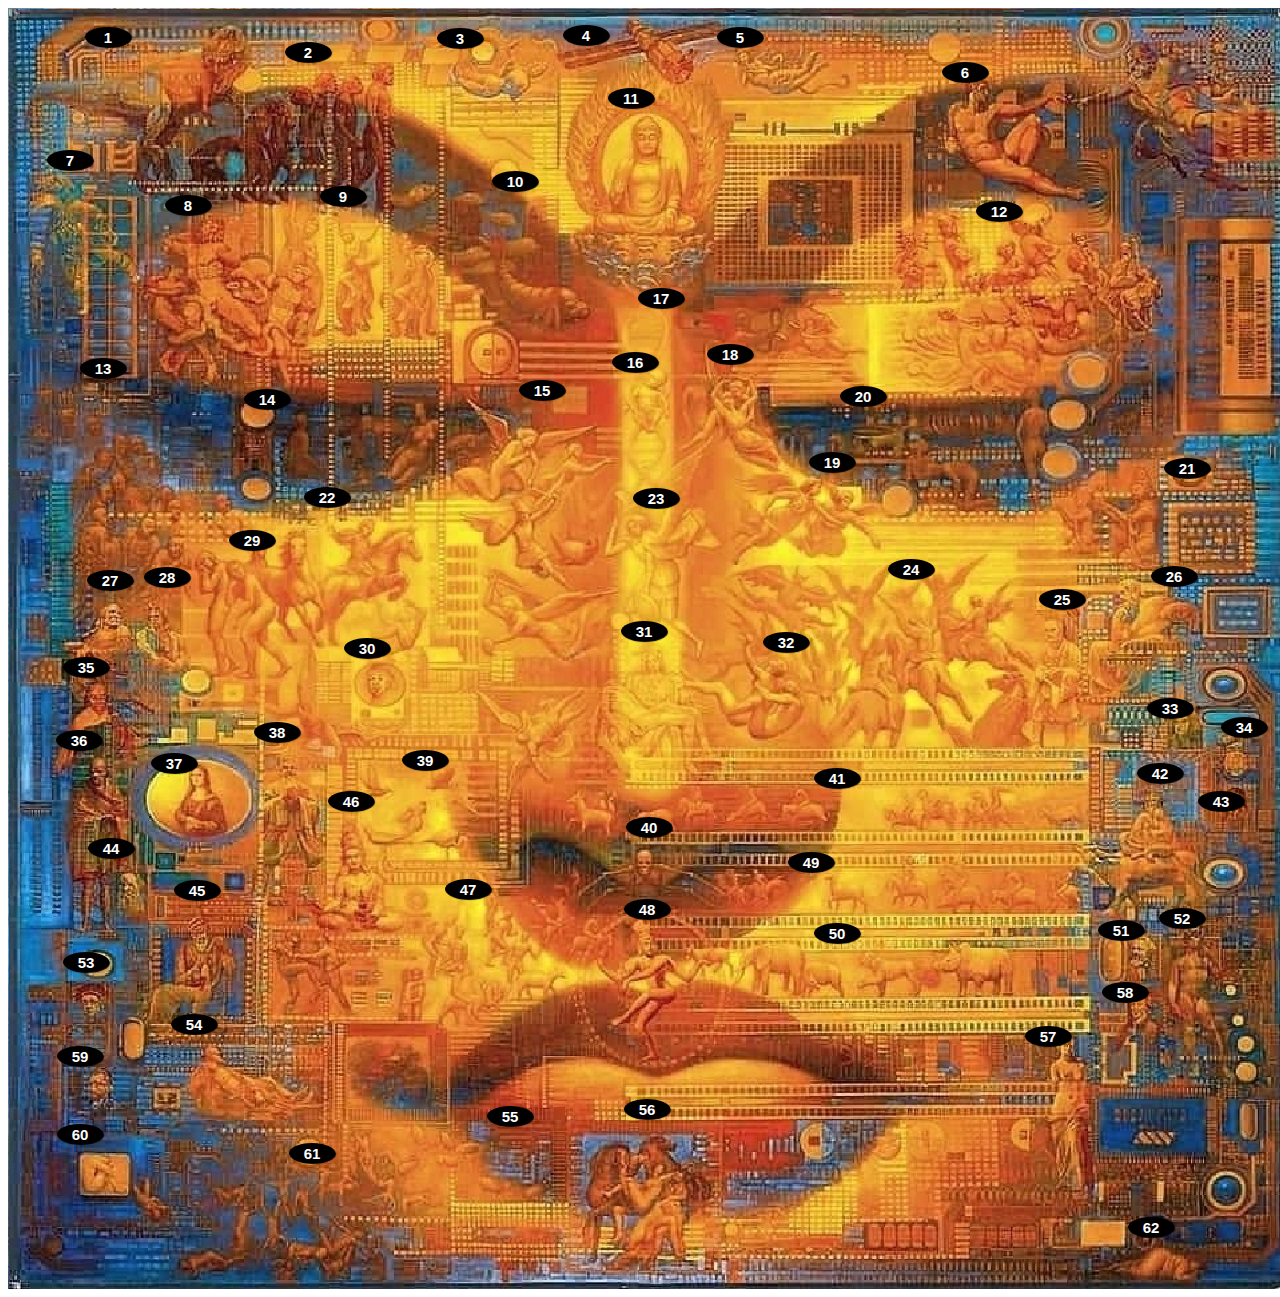
==== index.html @ a4f1e996 "fix" ====
<!DOCTYPE html>
<html lang="en">
<head>
    <meta name="HandheldFriendly" content="True">
    <meta name="MobileOptimized" content="320">
    <meta name="viewport" content="width=device-width, target-densitydpi=160dpi, initial-scale=1">
    <script src="ios-orientationchange-fix.min.js"></script>
    <style>
        body {
            font-family: Helvetica, Arial, sans-serif;
        }

        h1 {
            font-size: 20px;
        }

        img[usemap] {
            border: none;
            height: auto;
            max-width: 100%;
            width: auto;
        }

        div.all-image::before {
            content: url('source.jpg');
            top: 0;
            left: 0;
        }

        div.all-image {
            top: 0;
            left: 0;
            height: 1281px;
            weight: 100%;
        }

        .badge {
            /*background: radial-gradient( 5px -9px, circle, white 8%, red 26px );*/
            background-color: black;
            border-radius: 50%;
            width: 40px;
            height: 40px;
            /*border: 2px solid white;*/
            /*border-radius: 12px; !* one half of ( (border * 2) + height + padding ) *!*/
            box-shadow: 1px 1px 1px black;
            color: white;
            font: bold 15px/13px Helvetica, Verdana, Tahoma;
            height: 16px;
            min-width: 14px;
            padding: 4px 3px 0 3px;
            text-align: center;

        }

        .hint {

        }

    </style>
</head>
<body>
<div class="all-image"></div>
<!--<div id="tag" class="badge">12</div>-->

<script src="jquery.min.js"></script>
<script>

    var json = [];
    $(document).ready(function () {
        $.ajaxSetup({
            async: false
        });

        $.getJSON('content.json', function (rs) {
            json = rs;
        });
        console.log(json);
        $.each(json, function () {
            var obj = this;
            var elm = $('all-image');
            var $newdiv1 = $("<div class='badge' id='badge-" + obj.alt + "'>" + obj.alt + "</div>");
            $($newdiv1).css({
                "top": obj.y,
                "left": obj.x - 5,
                "position": "absolute"
            });
            $('.all-image').append($newdiv1);
        });
    });
    function mousemove(event) {
        // console.log("pageX: ", event.pageX,
        //     "pageY: ", event.pageY,
        //     "clientX: ", event.clientX,
        //     "clientY:", event.clientY)

        var elm = $('.all-image');
        var xPos = event.pageX - elm.offset().left;
        var yPos = event.pageY - elm.offset().top;

        // console.log("xPos: ", xPos, "yPos: ", yPos);
        show(xPos, yPos);
    }

    window.addEventListener('mousemove', mousemove);





    $('.all-image').click(function (e) {
        console.log(e);
        var elm = $(this);
        var xPos = e.pageX - elm.offset().left;
        var yPos = e.pageY - elm.offset().top;
        // console.log(xPos, yPos);
        show(xPos, yPos);
    });

    function show(xPos, yPos) {
        $.each(json, function () {
            var obj = this;
            var rX = xPos - obj.x;
            var rY = yPos - obj.y;
            if (rX <= 15 && rX >= -15) {
                // console.log(obj.x);
                if (rY <= 15 && rY >= -15) {
                    console.log("xPos:", xPos, " obj.x:", obj.x, "rX=", rX, "yPos:", yPos, " obj.x:", obj.y + "rY=", rY)
                    var $newdiv1 = $("<div class='badge' id='badge-" + obj.alt + "'>" + obj.alt + "</div>");
                    $($newdiv1).css({
                        "top": obj.y,
                        "left": obj.x - 5,
                        "position": "absolute"
                    });
                    $('.badge').remove();
                    $('#badge-' + obj.alt + '').remove();
                    $('.all-image').append($newdiv1);
                }

            }

        });
    }
</script>
</body>
</html>
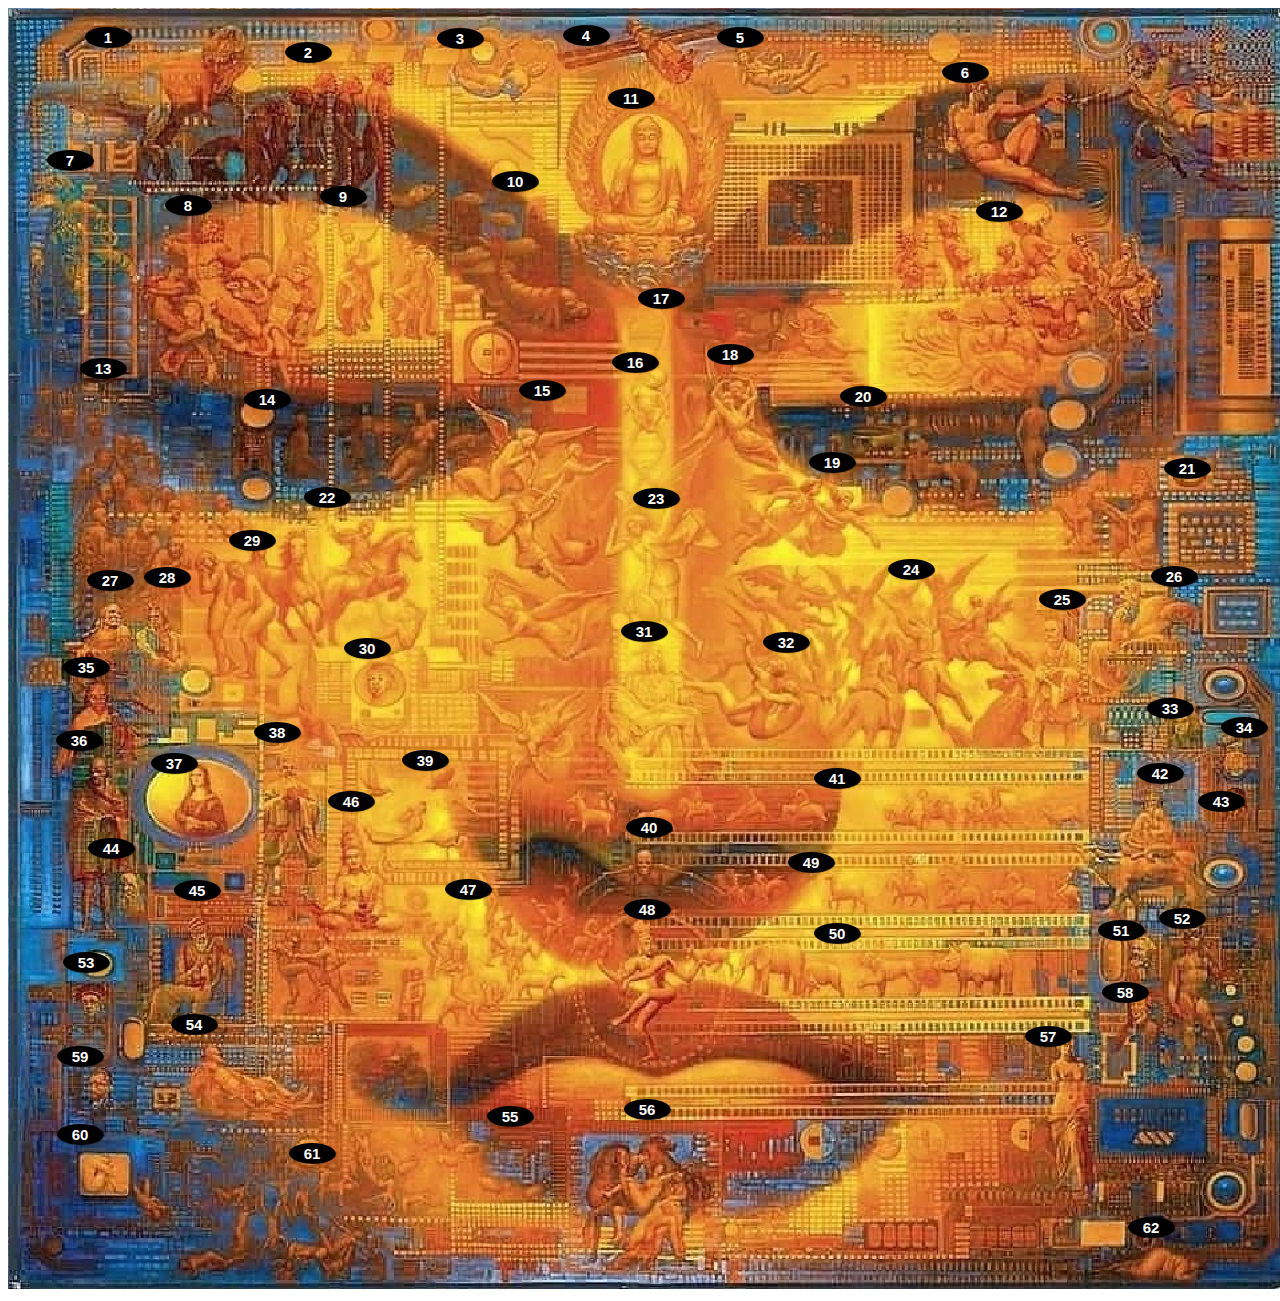
==== commit dabe920c: "fix" ====
--- a/index.html
+++ b/index.html
@@ -23,15 +23,13 @@
 
         div.all-image::before {
             content: url('source.jpg');
-            top: 0;
-            left: 0;
         }
 
         div.all-image {
             top: 0;
             left: 0;
-            height: 1281px;
-            weight: 100%;
+            max-width: 100%;
+            /*height: 1281px;*/
         }
 
         .badge {
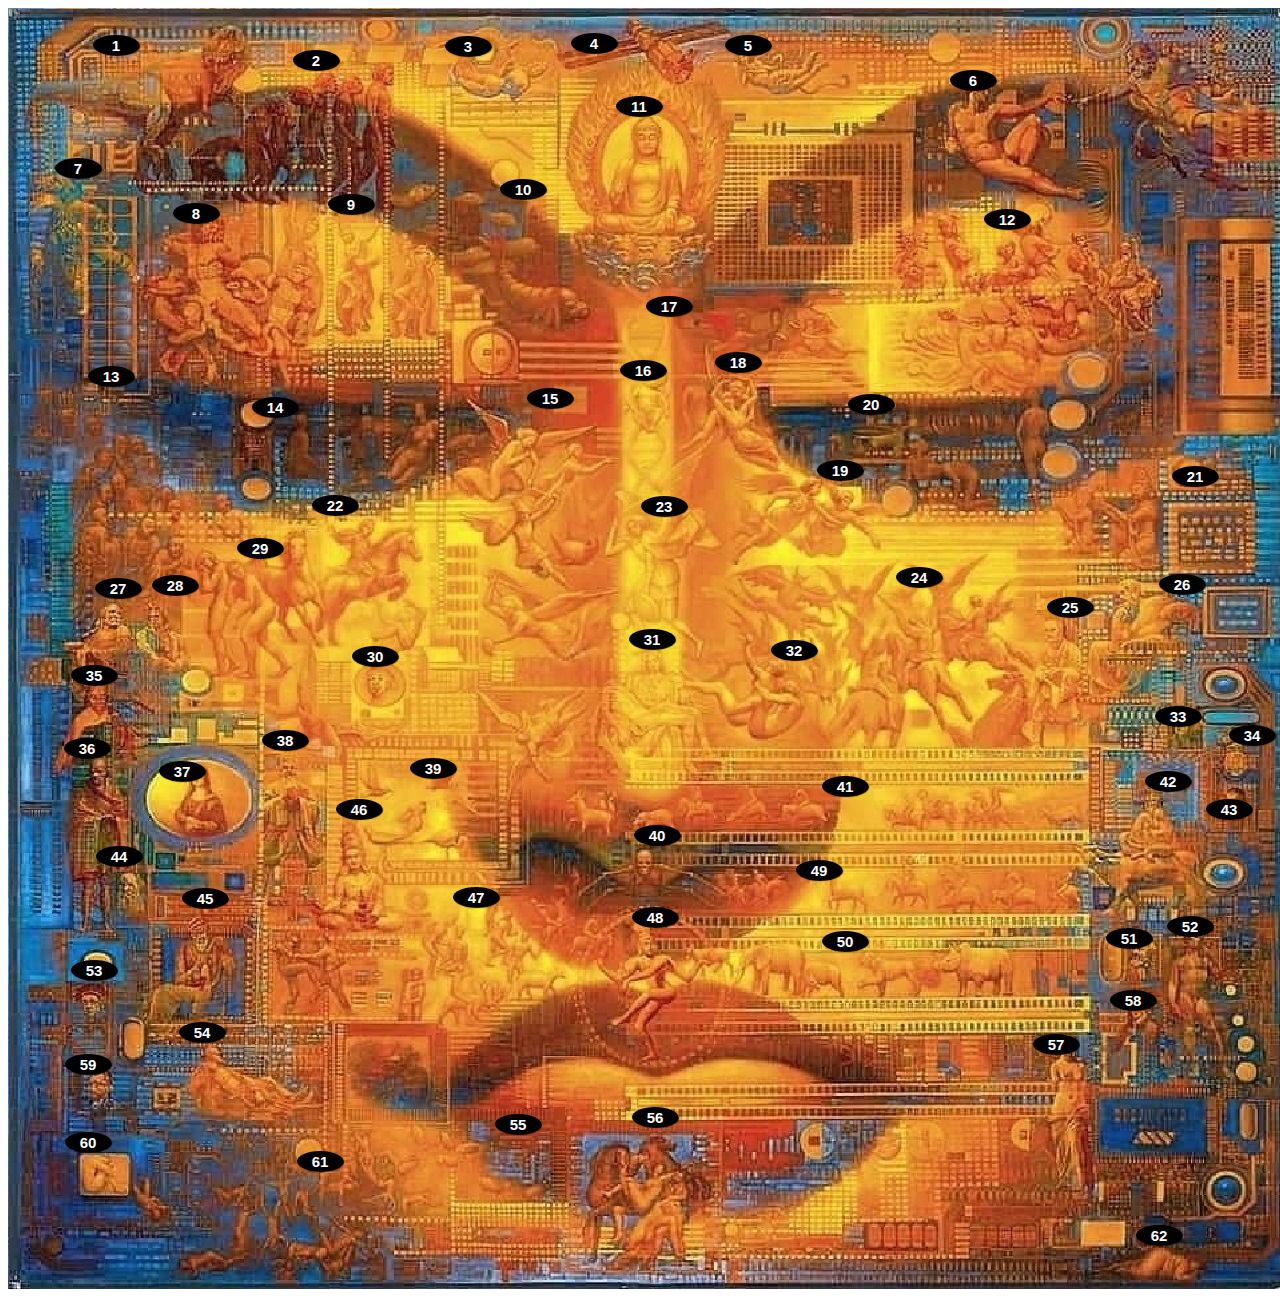
==== commit 394727d4: "fix" ====
--- a/index.html
+++ b/index.html
@@ -6,30 +6,19 @@
     <meta name="viewport" content="width=device-width, target-densitydpi=160dpi, initial-scale=1">
     <script src="ios-orientationchange-fix.min.js"></script>
     <style>
-        body {
-            font-family: Helvetica, Arial, sans-serif;
+        .all-image::before {
+            content: url('source.jpg');
+            /*display: inline-block;*/
+            /*width: 100%;*/
+            /*width: fit-content;*/
+            /*block-size: fit-content;*/
         }
 
-        h1 {
-            font-size: 20px;
-        }
-
-        img[usemap] {
-            border: none;
-            height: auto;
-            max-width: 100%;
-            width: auto;
-        }
-
-        div.all-image::before {
-            content: url('source.jpg');
-        }
-
-        div.all-image {
-            top: 0;
-            left: 0;
-            max-width: 100%;
-            /*height: 1281px;*/
+        .all-image {
+            /*background-image: url('source.jpg');*/
+            width: 100%;
+            display: flex;
+            position: relative
         }
 
         .badge {
@@ -58,8 +47,6 @@
 </head>
 <body>
 <div class="all-image"></div>
-<!--<div id="tag" class="badge">12</div>-->
-
 <script src="jquery.min.js"></script>
 <script>
 
@@ -75,8 +62,9 @@
         console.log(json);
         $.each(json, function () {
             var obj = this;
-            var elm = $('all-image');
+            var elm = $('.all-image');
             var $newdiv1 = $("<div class='badge' id='badge-" + obj.alt + "'>" + obj.alt + "</div>");
+            console.log(elm.offset());
             $($newdiv1).css({
                 "top": obj.y,
                 "left": obj.x - 5,
@@ -85,6 +73,7 @@
             $('.all-image').append($newdiv1);
         });
     });
+
     function mousemove(event) {
         // console.log("pageX: ", event.pageX,
         //     "pageY: ", event.pageY,
@@ -100,9 +89,6 @@
     }
 
     window.addEventListener('mousemove', mousemove);
-
-
-
 
 
     $('.all-image').click(function (e) {
@@ -131,7 +117,7 @@
                     });
                     $('.badge').remove();
                     $('#badge-' + obj.alt + '').remove();
-                    $('.all-image').append($newdiv1);
+                    // $('.all-image').append($newdiv1);
                 }
 
             }
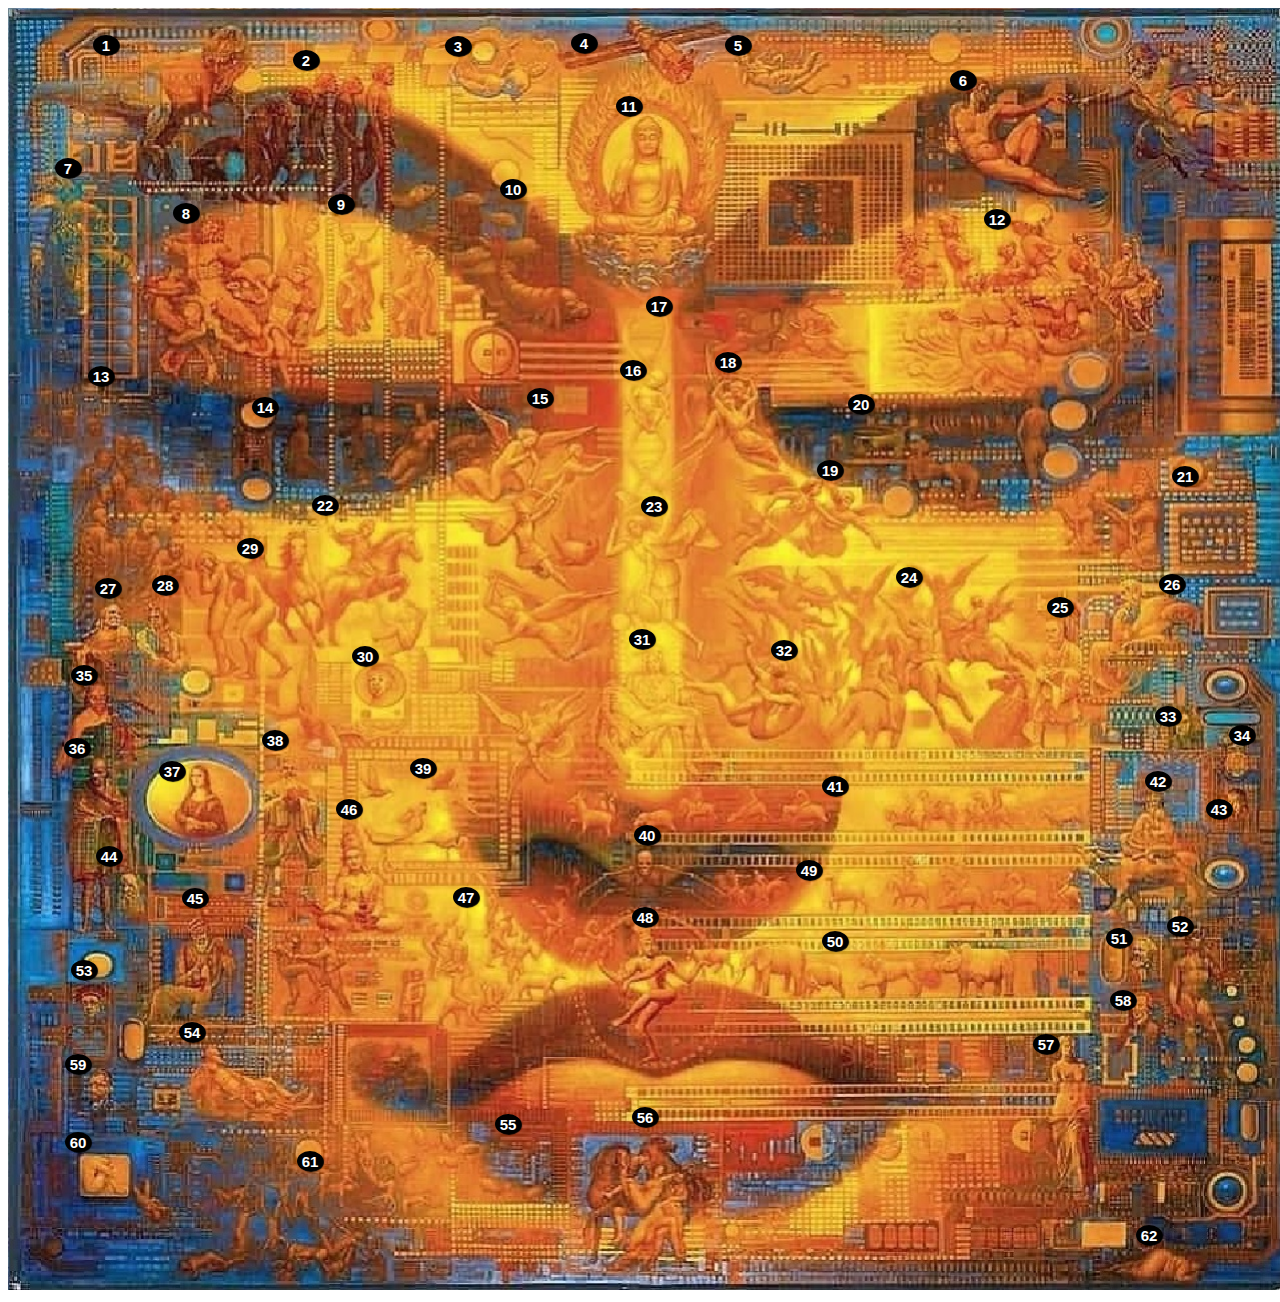
==== commit c0435343: "sample test" ====
--- a/index.html
+++ b/index.html
@@ -5,48 +5,12 @@
     <meta name="MobileOptimized" content="320">
     <meta name="viewport" content="width=device-width, target-densitydpi=160dpi, initial-scale=1">
     <script src="ios-orientationchange-fix.min.js"></script>
-    <style>
-        .all-image::before {
-            content: url('source.jpg');
-            /*display: inline-block;*/
-            /*width: 100%;*/
-            /*width: fit-content;*/
-            /*block-size: fit-content;*/
-        }
-
-        .all-image {
-            /*background-image: url('source.jpg');*/
-            width: 100%;
-            display: flex;
-            position: relative
-        }
-
-        .badge {
-            /*background: radial-gradient( 5px -9px, circle, white 8%, red 26px );*/
-            background-color: black;
-            border-radius: 50%;
-            width: 40px;
-            height: 40px;
-            /*border: 2px solid white;*/
-            /*border-radius: 12px; !* one half of ( (border * 2) + height + padding ) *!*/
-            box-shadow: 1px 1px 1px black;
-            color: white;
-            font: bold 15px/13px Helvetica, Verdana, Tahoma;
-            height: 16px;
-            min-width: 14px;
-            padding: 4px 3px 0 3px;
-            text-align: center;
-
-        }
-
-        .hint {
-
-        }
-
-    </style>
+    <link rel="stylesheet" href="style.css">
 </head>
 <body>
-<div class="all-image"></div>
+<div class="main">
+    <img src="source.jpg"/>
+</div>
 <script src="jquery.min.js"></script>
 <script>
 
@@ -62,7 +26,7 @@
         console.log(json);
         $.each(json, function () {
             var obj = this;
-            var elm = $('.all-image');
+            var elm = $('.main');
             var $newdiv1 = $("<div class='badge' id='badge-" + obj.alt + "'>" + obj.alt + "</div>");
             console.log(elm.offset());
             $($newdiv1).css({
@@ -70,7 +34,7 @@
                 "left": obj.x - 5,
                 "position": "absolute"
             });
-            $('.all-image').append($newdiv1);
+            $('.main').append($newdiv1);
         });
     });
 
@@ -80,7 +44,7 @@
         //     "clientX: ", event.clientX,
         //     "clientY:", event.clientY)
 
-        var elm = $('.all-image');
+        var elm = $('.main');
         var xPos = event.pageX - elm.offset().left;
         var yPos = event.pageY - elm.offset().top;
 
@@ -91,7 +55,7 @@
     window.addEventListener('mousemove', mousemove);
 
 
-    $('.all-image').click(function (e) {
+    $('.main').click(function (e) {
         console.log(e);
         var elm = $(this);
         var xPos = e.pageX - elm.offset().left;
@@ -117,7 +81,7 @@
                     });
                     $('.badge').remove();
                     $('#badge-' + obj.alt + '').remove();
-                    // $('.all-image').append($newdiv1);
+                    // $('.main').append($newdiv1);
                 }
 
             }
--- a/style.css
+++ b/style.css
@@ -0,0 +1,31 @@
+.main {
+    width: 100vw;
+    height: auto;
+    position: relative;
+}
+
+.main img{
+    width: 100vw;
+}
+
+.badge {
+    /*background: radial-gradient( 5px -9px, circle, white 8%, red 26px );*/
+    background-color: black;
+    border-radius: 50%;
+    width: 20px;
+    height: 40px;
+    /*border: 2px solid white;*/
+    /*border-radius: 12px; !* one half of ( (border * 2) + height + padding ) *!*/
+    box-shadow: 1px 1px 1px black;
+    color: white;
+    font: bold 15px/13px Helvetica, Verdana, Tahoma;
+    height: 16px;
+    min-width: 14px;
+    padding: 4px 3px 0 3px;
+    text-align: center;
+    position: absolute;
+}
+
+.hint {
+
+}
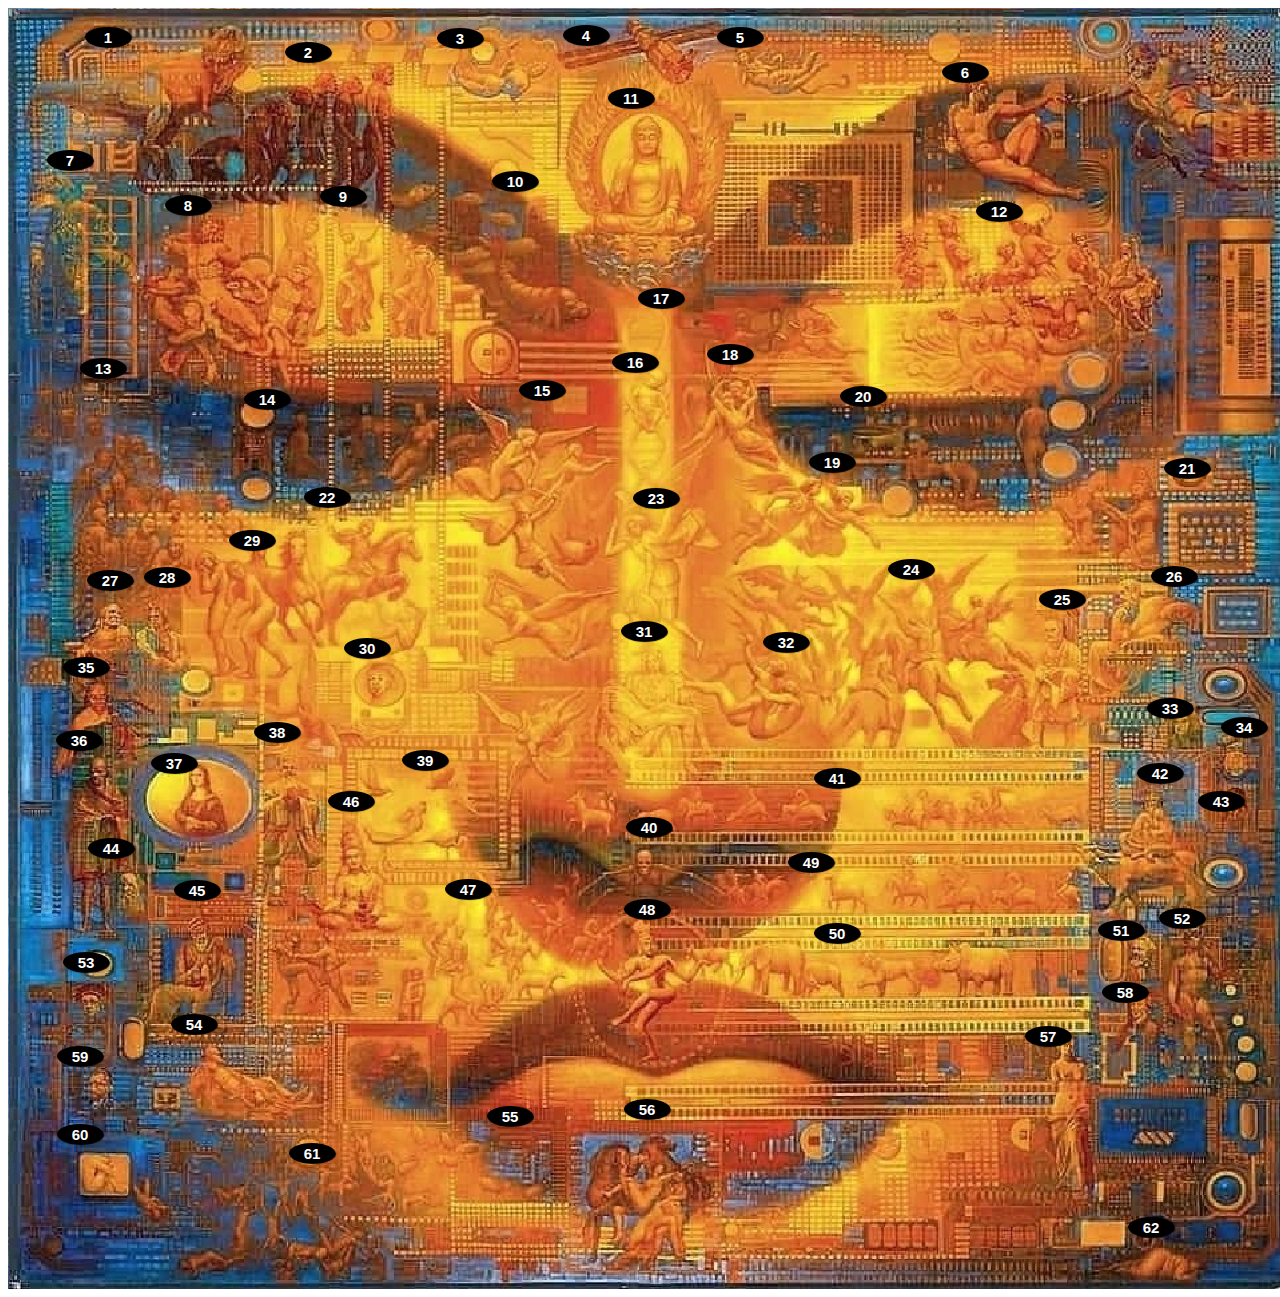
==== commit a30d07e7: "commit bard suggestion" ====
--- a/index.html
+++ b/index.html
@@ -5,12 +5,63 @@
     <meta name="MobileOptimized" content="320">
     <meta name="viewport" content="width=device-width, target-densitydpi=160dpi, initial-scale=1">
     <script src="ios-orientationchange-fix.min.js"></script>
-    <link rel="stylesheet" href="style.css">
+    <style>
+        body {
+            font-family: Helvetica, Arial, sans-serif;
+        }
+
+        h1 {
+            font-size: 20px;
+        }
+
+        img[usemap] {
+            border: none;
+            height: auto;
+            max-width: 100%;
+            width: auto;
+        }
+
+        div.all-image::before {
+            content: url('source.jpg');
+            top: 0;
+            left: 0;
+        }
+
+        div.all-image {
+            top: 0;
+            left: 0;
+            height: 1281px;
+            weight: 100%;
+        }
+
+        .badge {
+            /*background: radial-gradient( 5px -9px, circle, white 8%, red 26px );*/
+            background-color: black;
+            border-radius: 50%;
+            width: 40px;
+            height: 40px;
+            /*border: 2px solid white;*/
+            /*border-radius: 12px; !* one half of ( (border * 2) + height + padding ) *!*/
+            box-shadow: 1px 1px 1px black;
+            color: white;
+            font: bold 15px/13px Helvetica, Verdana, Tahoma;
+            height: 16px;
+            min-width: 14px;
+            padding: 4px 3px 0 3px;
+            text-align: center;
+
+        }
+
+        .hint {
+
+        }
+
+    </style>
 </head>
 <body>
-<div class="main">
-    <img src="source.jpg"/>
-</div>
+<div class="all-image"></div>
+<!--<div id="tag" class="badge">12</div>-->
+
 <script src="jquery.min.js"></script>
 <script>
 
@@ -26,25 +77,23 @@
         console.log(json);
         $.each(json, function () {
             var obj = this;
-            var elm = $('.main');
+            var elm = $('all-image');
             var $newdiv1 = $("<div class='badge' id='badge-" + obj.alt + "'>" + obj.alt + "</div>");
-            console.log(elm.offset());
             $($newdiv1).css({
                 "top": obj.y,
                 "left": obj.x - 5,
                 "position": "absolute"
             });
-            $('.main').append($newdiv1);
+            $('.all-image').append($newdiv1);
         });
     });
+    function mousemove(event) {
+        console.log("pageX: ", event.pageX,
+            "pageY: ", event.pageY,
+            "clientX: ", event.clientX,
+            "clientY:", event.clientY)
 
-    function mousemove(event) {
-        // console.log("pageX: ", event.pageX,
-        //     "pageY: ", event.pageY,
-        //     "clientX: ", event.clientX,
-        //     "clientY:", event.clientY)
-
-        var elm = $('.main');
+        var elm = $('.all-image');
         var xPos = event.pageX - elm.offset().left;
         var yPos = event.pageY - elm.offset().top;
 
@@ -55,7 +104,10 @@
     window.addEventListener('mousemove', mousemove);
 
 
-    $('.main').click(function (e) {
+
+
+
+    $('.all-image').click(function (e) {
         console.log(e);
         var elm = $(this);
         var xPos = e.pageX - elm.offset().left;
@@ -81,7 +133,7 @@
                     });
                     $('.badge').remove();
                     $('#badge-' + obj.alt + '').remove();
-                    // $('.main').append($newdiv1);
+                    $('.all-image').append($newdiv1);
                 }
 
             }
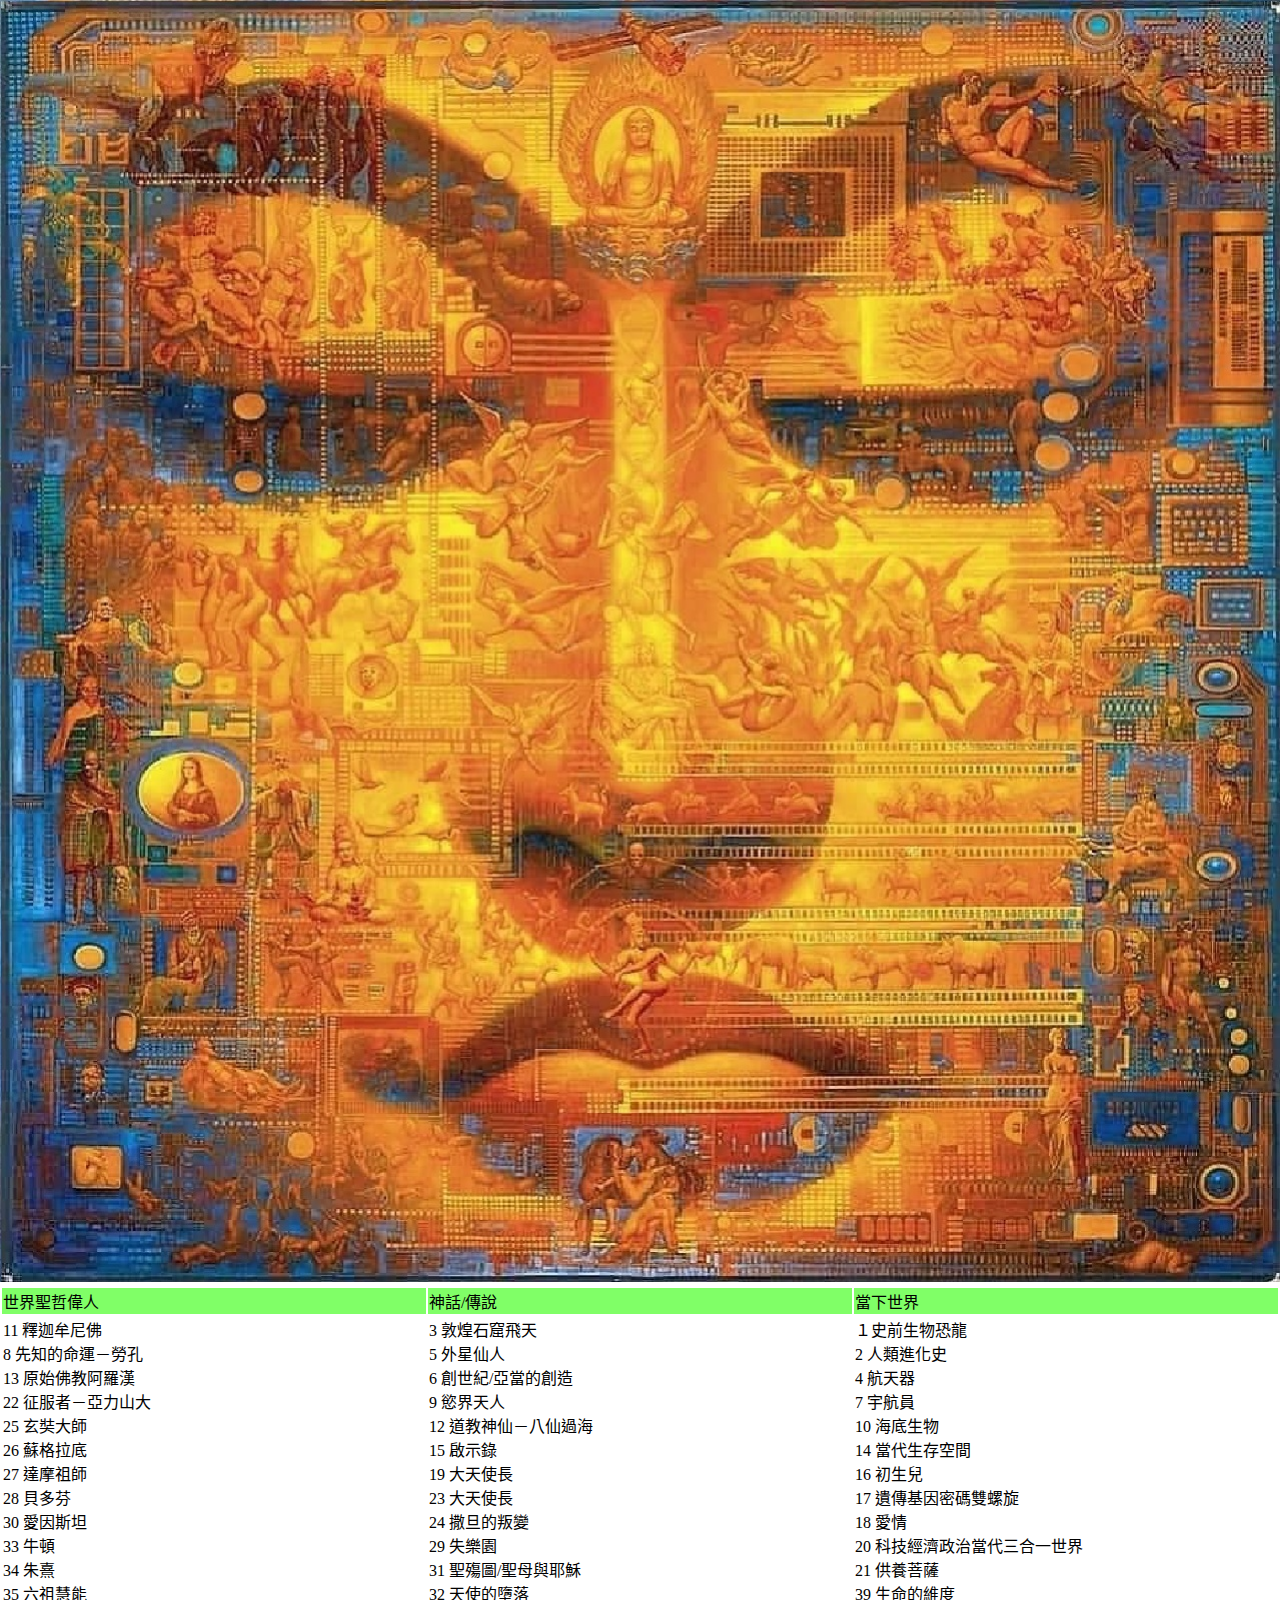
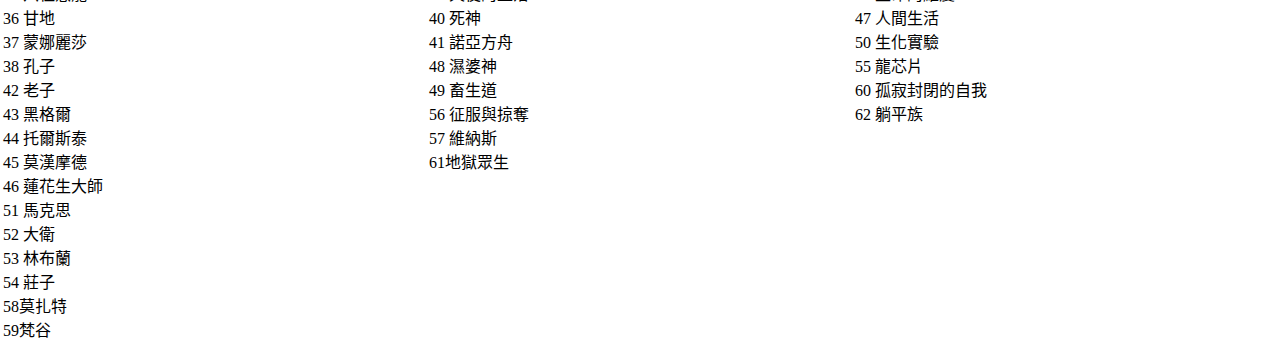
==== commit 2d1ceed5: "change for rwd" ====
--- a/index.html
+++ b/index.html
@@ -1,145 +1,211 @@
-<!DOCTYPE html>
-<html lang="en">
-<head>
-    <meta name="HandheldFriendly" content="True">
-    <meta name="MobileOptimized" content="320">
-    <meta name="viewport" content="width=device-width, target-densitydpi=160dpi, initial-scale=1">
-    <script src="ios-orientationchange-fix.min.js"></script>
-    <style>
-        body {
-            font-family: Helvetica, Arial, sans-serif;
-        }
-
-        h1 {
-            font-size: 20px;
-        }
-
-        img[usemap] {
-            border: none;
-            height: auto;
-            max-width: 100%;
-            width: auto;
-        }
-
-        div.all-image::before {
-            content: url('source.jpg');
-            top: 0;
-            left: 0;
-        }
-
-        div.all-image {
-            top: 0;
-            left: 0;
-            height: 1281px;
-            weight: 100%;
-        }
-
-        .badge {
-            /*background: radial-gradient( 5px -9px, circle, white 8%, red 26px );*/
-            background-color: black;
-            border-radius: 50%;
-            width: 40px;
-            height: 40px;
-            /*border: 2px solid white;*/
-            /*border-radius: 12px; !* one half of ( (border * 2) + height + padding ) *!*/
-            box-shadow: 1px 1px 1px black;
-            color: white;
-            font: bold 15px/13px Helvetica, Verdana, Tahoma;
-            height: 16px;
-            min-width: 14px;
-            padding: 4px 3px 0 3px;
-            text-align: center;
-
-        }
-
-        .hint {
-
-        }
-
-    </style>
-</head>
-<body>
-<div class="all-image"></div>
-<!--<div id="tag" class="badge">12</div>-->
-
-<script src="jquery.min.js"></script>
-<script>
-
-    var json = [];
-    $(document).ready(function () {
-        $.ajaxSetup({
-            async: false
-        });
-
-        $.getJSON('content.json', function (rs) {
-            json = rs;
-        });
-        console.log(json);
-        $.each(json, function () {
-            var obj = this;
-            var elm = $('all-image');
-            var $newdiv1 = $("<div class='badge' id='badge-" + obj.alt + "'>" + obj.alt + "</div>");
-            $($newdiv1).css({
-                "top": obj.y,
-                "left": obj.x - 5,
-                "position": "absolute"
-            });
-            $('.all-image').append($newdiv1);
-        });
-    });
-    function mousemove(event) {
-        console.log("pageX: ", event.pageX,
-            "pageY: ", event.pageY,
-            "clientX: ", event.clientX,
-            "clientY:", event.clientY)
-
-        var elm = $('.all-image');
-        var xPos = event.pageX - elm.offset().left;
-        var yPos = event.pageY - elm.offset().top;
-
-        // console.log("xPos: ", xPos, "yPos: ", yPos);
-        show(xPos, yPos);
-    }
-
-    window.addEventListener('mousemove', mousemove);
-
-
-
-
-
-    $('.all-image').click(function (e) {
-        console.log(e);
-        var elm = $(this);
-        var xPos = e.pageX - elm.offset().left;
-        var yPos = e.pageY - elm.offset().top;
-        // console.log(xPos, yPos);
-        show(xPos, yPos);
-    });
-
-    function show(xPos, yPos) {
-        $.each(json, function () {
-            var obj = this;
-            var rX = xPos - obj.x;
-            var rY = yPos - obj.y;
-            if (rX <= 15 && rX >= -15) {
-                // console.log(obj.x);
-                if (rY <= 15 && rY >= -15) {
-                    console.log("xPos:", xPos, " obj.x:", obj.x, "rX=", rX, "yPos:", yPos, " obj.x:", obj.y + "rY=", rY)
-                    var $newdiv1 = $("<div class='badge' id='badge-" + obj.alt + "'>" + obj.alt + "</div>");
-                    $($newdiv1).css({
-                        "top": obj.y,
-                        "left": obj.x - 5,
-                        "position": "absolute"
-                    });
-                    $('.badge').remove();
-                    $('#badge-' + obj.alt + '').remove();
-                    $('.all-image').append($newdiv1);
-                }
-
-            }
-
-        });
-    }
-</script>
-</body>
+<!DOCTYPE html>
+<!DOCTYPE html>
+<html lang="zh-tw">
+<head>
+    <meta charset="UTF-8">
+    <meta name="viewport" content="width=device-width, initial-scale=1.0">
+    <title>圖片與 tooltips</title>
+
+    <style>
+        html, body {
+            width: 100%;
+            height: 100%;
+        }
+
+        body {
+            margin: 0;
+            padding: 0;
+        }
+
+        img {
+            width: 100%;
+            height: auto;
+            object-fit: contain;
+        }
+
+        .tooltip {
+            position: absolute;
+            z-index: 999;
+            background-color: black;
+            color: white;
+            padding: 5px;
+            border-radius: 7px;
+            opacity: 1;
+            transition: opacity 0.2s;
+        }
+
+        .tips {
+            position: absolute;
+            z-index: 999;
+            background-color: #0000007a;
+            color: white;
+            padding: 0.4vw;
+            border-radius: 50%;
+            transition: opacity 0.5s;
+        }
+
+        .tooltip:hover {
+            opacity: 1;
+        }
+
+        table{
+            width:100%;
+        }
+
+        table td{
+            width: 33%;
+            vertical-align:text-top;
+        }
+
+        .tr-case{
+            background-color: #80ff67;
+        }
+
+    </style>
+</head>
+<body>
+<img src="source.jpg" alt="圖片">
+
+
+<table>
+    <tr class="tr-case">
+        <td >世界聖哲偉人</td>
+        <td>神話/傳說</td>
+        <td>當下世界</td>
+    </tr>
+    <tr>
+        <td>11 釋迦牟尼佛
+            <br/>8 先知的命運－勞孔
+            <br/>13 原始佛教阿羅漢
+            <br/>22 征服者－亞力山大
+            <br/>25 玄奘大師
+            <br/>26 蘇格拉底
+            <br/>27 達摩祖師
+            <br/>28 貝多芬
+            <br/>30 愛因斯坦
+            <br/>33 牛頓
+            <br/>34 朱熹
+            <br/>35 六祖慧能
+            <br/>36 甘地
+            <br/>37 蒙娜麗莎
+            <br/>38 孔子
+            <br/>42 老子
+            <br/>43 黑格爾
+            <br/>44 托爾斯泰
+            <br/>45 莫漢摩德
+            <br/>46 蓮花生大師
+            <br/>51 馬克思
+            <br/>52 大衛
+            <br/>53 林布蘭
+            <br/>54 莊子
+            <br/>58莫扎特
+            <br/>59梵谷
+        </td>
+        <td>
+            3 敦煌石窟飛天
+            <br/>5 外星仙人
+            <br/>6 創世紀/亞當的創造
+            <br/>9 慾界天人
+            <br/>12 道教神仙－八仙過海
+            <br/>15 啟示錄
+            <br/>19 大天使長
+            <br/>23 大天使長
+            <br/>24 撒旦的叛變
+            <br/>29 失樂園
+            <br/>31 聖殤圖/聖母與耶穌
+            <br/>32 天使的墮落
+            <br/>40 死神
+            <br/>41 諾亞方舟
+            <br/>48 濕婆神
+            <br/>49 畜生道
+            <br/>56 征服與掠奪
+            <br/>57 維納斯
+            <br/>61地獄眾生
+        </td>
+        <td>
+            １史前生物恐龍
+           <br/>2 人類進化史
+           <br/>4 航天器
+           <br/>7 宇航員
+           <br/>10 海底生物
+           <br/>14 當代生存空間
+           <br/>16 初生兒
+           <br/>17 遺傳基因密碼雙螺旋
+           <br/>18 愛情
+           <br/>20 科技經濟政治當代三合一世界
+           <br/>21 供養菩薩
+           <br/>39 生命的維度
+           <br/>47 人間生活
+           <br/>50 生化實驗
+           <br/>55 龍芯片
+           <br/>60 孤寂封閉的自我
+           <br/>62 躺平族
+        </td>
+    </tr>
+
+</table>
+<script src="content.js"></script>
+<script>
+    const image = document.querySelector("img");
+    console.log(toPercent(image.width, 1281), toPercent(image.height, 1281));
+
+    contents.forEach(function (obj, i) {
+        const tips = document.createElement("div");
+        tips.className = "tips";
+        tips.textContent = obj.alt;
+        // document.body.appendChild(tips);
+        // console.log(obj.y * toPercent(image.height, 1281), obj.x * toPercent(image.width, 1281))
+        tips.style.top = obj.y * toPercent(image.height, 1279) + 'px';
+        tips.style.left = obj.x * toPercent(image.width, 1281) + 'px';
+    });
+
+    function setTooltipsPosition(e) {
+        const imagePosition = image.getBoundingClientRect();
+        const imageScaleX = toPercent(image.width, 1281);
+        const imageScaleY =  toPercent(image.height, 1279);
+
+        const scale = 45 *  toPercent(image.width, 1281);
+
+        const tool = document.querySelector(".tooltip");
+        if(null != tool){
+            tool.remove();
+        }
+        contents.forEach(function (obj, i) {
+            const tooltips = document.createElement("div");
+            tooltips.className = "tooltip";
+            tooltips.textContent = obj.alt + obj.msg;
+            const left = obj.x * imageScaleX;
+            const top = obj.y * imageScaleY;
+            const rX = e.pageX - imagePosition.left - left;
+            const rY = e.pageY - imagePosition.top - top;
+            if ((rX <= scale && rX >= -scale) && (rY <= scale && rY >= -scale)) {
+                console.log("left",left, "top",top, "rX", rX, "rY", rY);
+                document.body.appendChild(tooltips);
+                tooltips.style.top = top + 'px';
+                tooltips.style.left = left + 'px';
+            }
+        });
+    }
+
+    // tooltips.className = "tooltip";
+    // tooltips.textContent = "這是圖片";
+    // // document.body.appendChild(tooltips);
+    // tooltips.style.top = e.clientY - tooltips.clientHeight / 2 - imagePosition.top + 'px';
+    // tooltips.style.left = e.clientX - tooltips.clientWidth / 2 - imagePosition.left + 'px';
+
+
+    image.addEventListener("click", setTooltipsPosition);
+    // image.addEventListener("mousemove", setTooltipsPosition);
+
+    window.addEventListener("resize", function () {
+        // 當螢幕大小改變時，重新計算 tooltips 的位置
+        setTooltipsPosition();
+    });
+
+    function toPercent(num, total) {
+        // return (Math.round(num / total * 100) / 100) -100 ;// 小数点后两位百分比
+        return num / total;
+    }
+</script>
+</body>
 </html>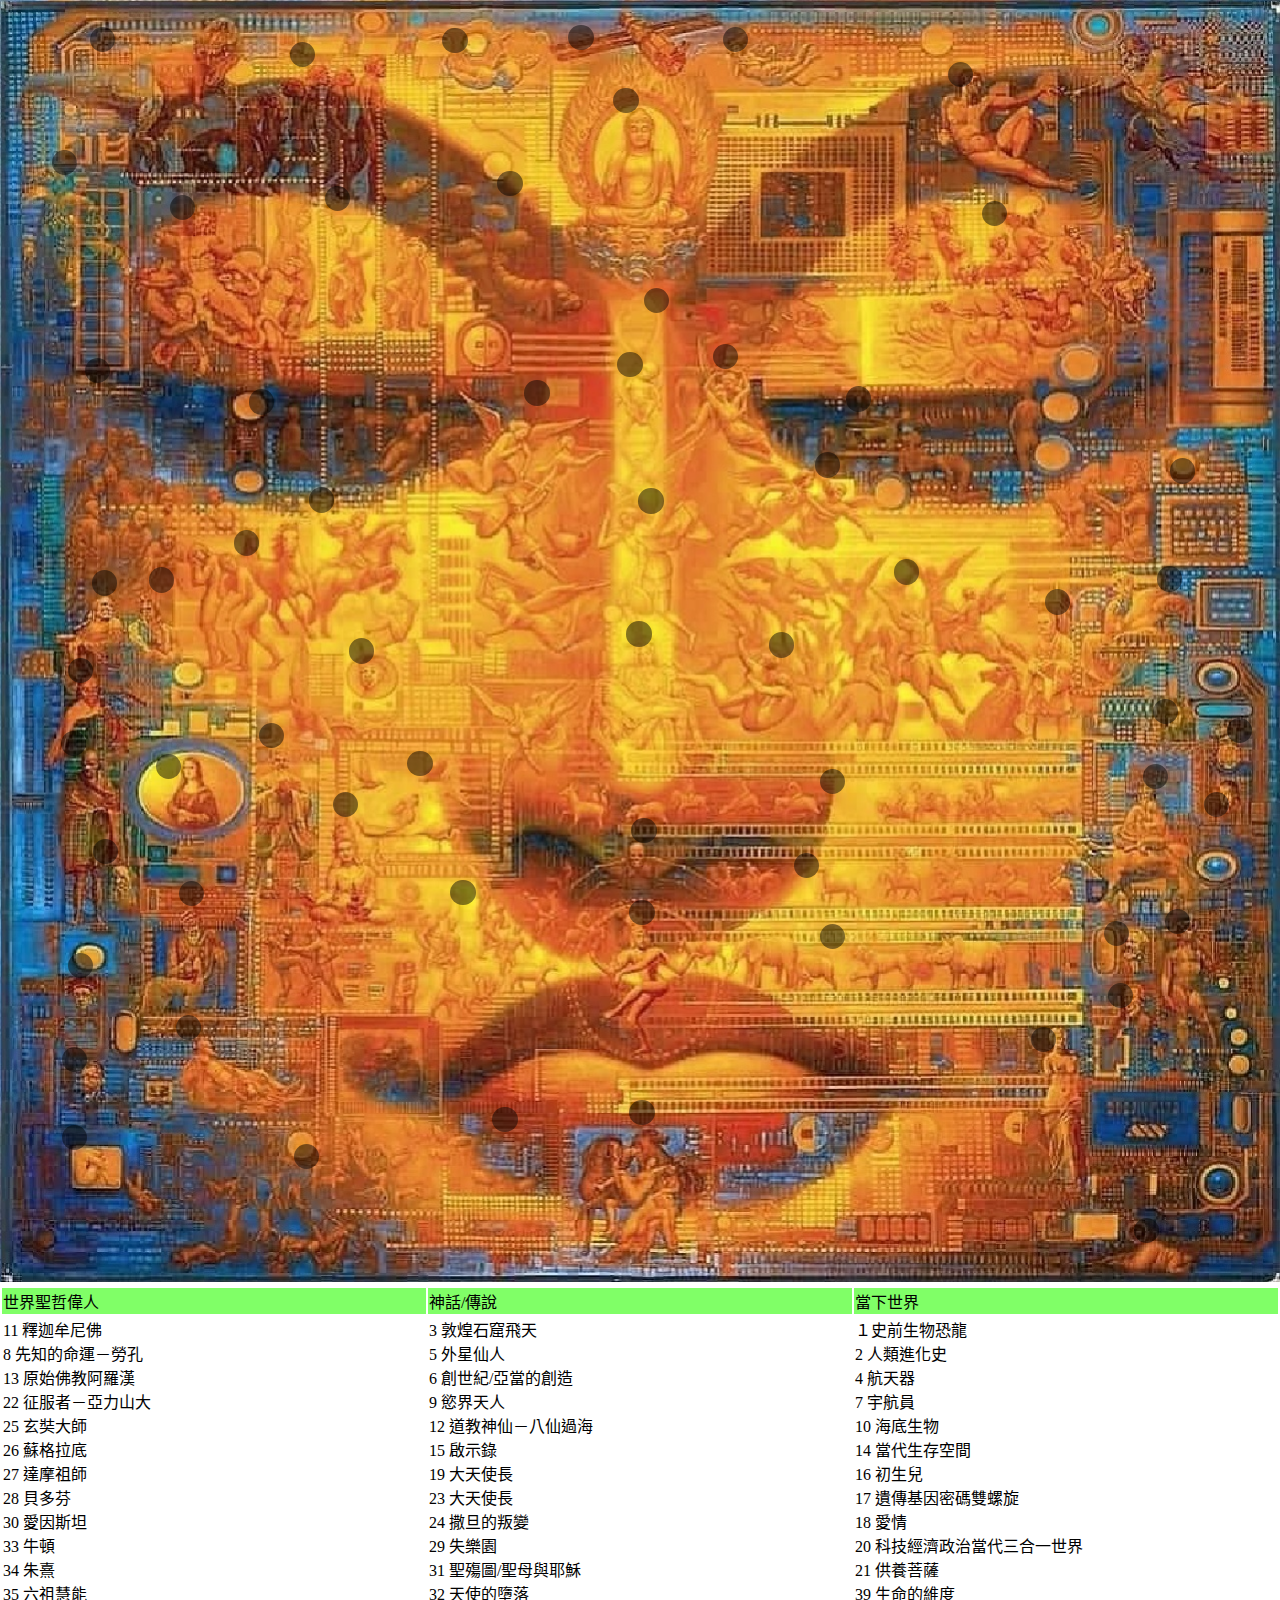
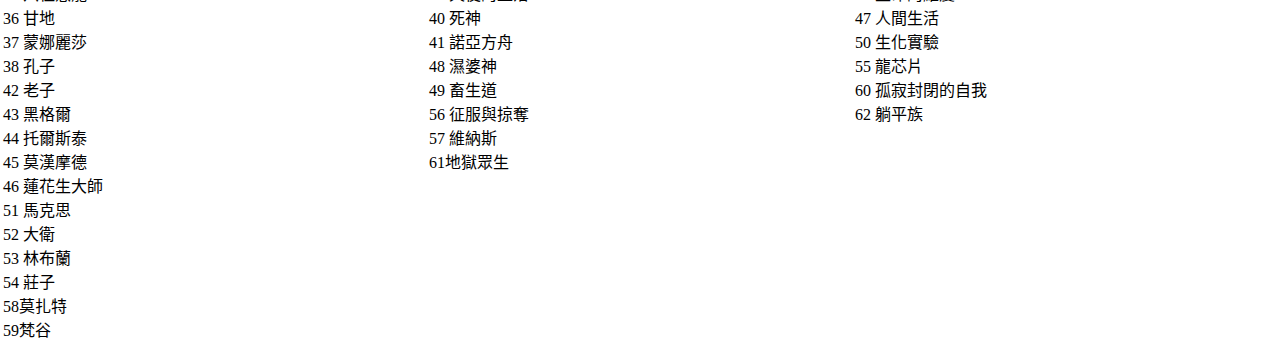
==== commit 4124be90: "change for rwd" ====
--- a/index.html
+++ b/index.html
@@ -36,7 +36,7 @@
 
         .tips {
             position: absolute;
-            z-index: 999;
+            z-index: 2;
             background-color: #0000007a;
             color: white;
             padding: 0.4vw;
@@ -44,9 +44,6 @@
             transition: opacity 0.5s;
         }
 
-        .tooltip:hover {
-            opacity: 1;
-        }
 
         table{
             width:100%;
@@ -147,28 +144,31 @@
 <script src="content.js"></script>
 <script>
     const image = document.querySelector("img");
+    const imageScaleX = toPercent(image.width, 1279);
+    const imageScaleY =  toPercent(image.height, 1281);
     console.log(toPercent(image.width, 1281), toPercent(image.height, 1281));
+    const imagePosition = image.getBoundingClientRect();
 
     contents.forEach(function (obj, i) {
         const tips = document.createElement("div");
         tips.className = "tips";
-        tips.textContent = obj.alt;
-        // document.body.appendChild(tips);
+        tips.textContent = "  ";
+        document.body.appendChild(tips);
         // console.log(obj.y * toPercent(image.height, 1281), obj.x * toPercent(image.width, 1281))
-        tips.style.top = obj.y * toPercent(image.height, 1279) + 'px';
-        tips.style.left = obj.x * toPercent(image.width, 1281) + 'px';
+        tips.style.width = imageScaleX * 15 +'px';
+        tips.style.height = imageScaleY * 15 +'px';
+        tips.style.left = obj.x * imageScaleX  - imagePosition.left+ 'px';
+        tips.style.top = obj.y * imageScaleY - imagePosition.top + 'px';
+
     });
 
     function setTooltipsPosition(e) {
-        const imagePosition = image.getBoundingClientRect();
-        const imageScaleX = toPercent(image.width, 1281);
-        const imageScaleY =  toPercent(image.height, 1279);
-
-        const scale = 45 *  toPercent(image.width, 1281);
-
-        const tool = document.querySelector(".tooltip");
+
+        const scale = 50 *  imageScaleX;
+        const tool = document.querySelectorAll(".tooltip");
+        console.log(tool);
         if(null != tool){
-            tool.remove();
+            tool.forEach(el => el.remove());
         }
         contents.forEach(function (obj, i) {
             const tooltips = document.createElement("div");
@@ -181,8 +181,8 @@
             if ((rX <= scale && rX >= -scale) && (rY <= scale && rY >= -scale)) {
                 console.log("left",left, "top",top, "rX", rX, "rY", rY);
                 document.body.appendChild(tooltips);
+                tooltips.style.left = left + 'px';
                 tooltips.style.top = top + 'px';
-                tooltips.style.left = left + 'px';
             }
         });
     }
@@ -195,8 +195,7 @@
 
 
     image.addEventListener("click", setTooltipsPosition);
-    // image.addEventListener("mousemove", setTooltipsPosition);
-
+    image.addEventListener("mousemove", setTooltipsPosition);
     window.addEventListener("resize", function () {
         // 當螢幕大小改變時，重新計算 tooltips 的位置
         setTooltipsPosition();
